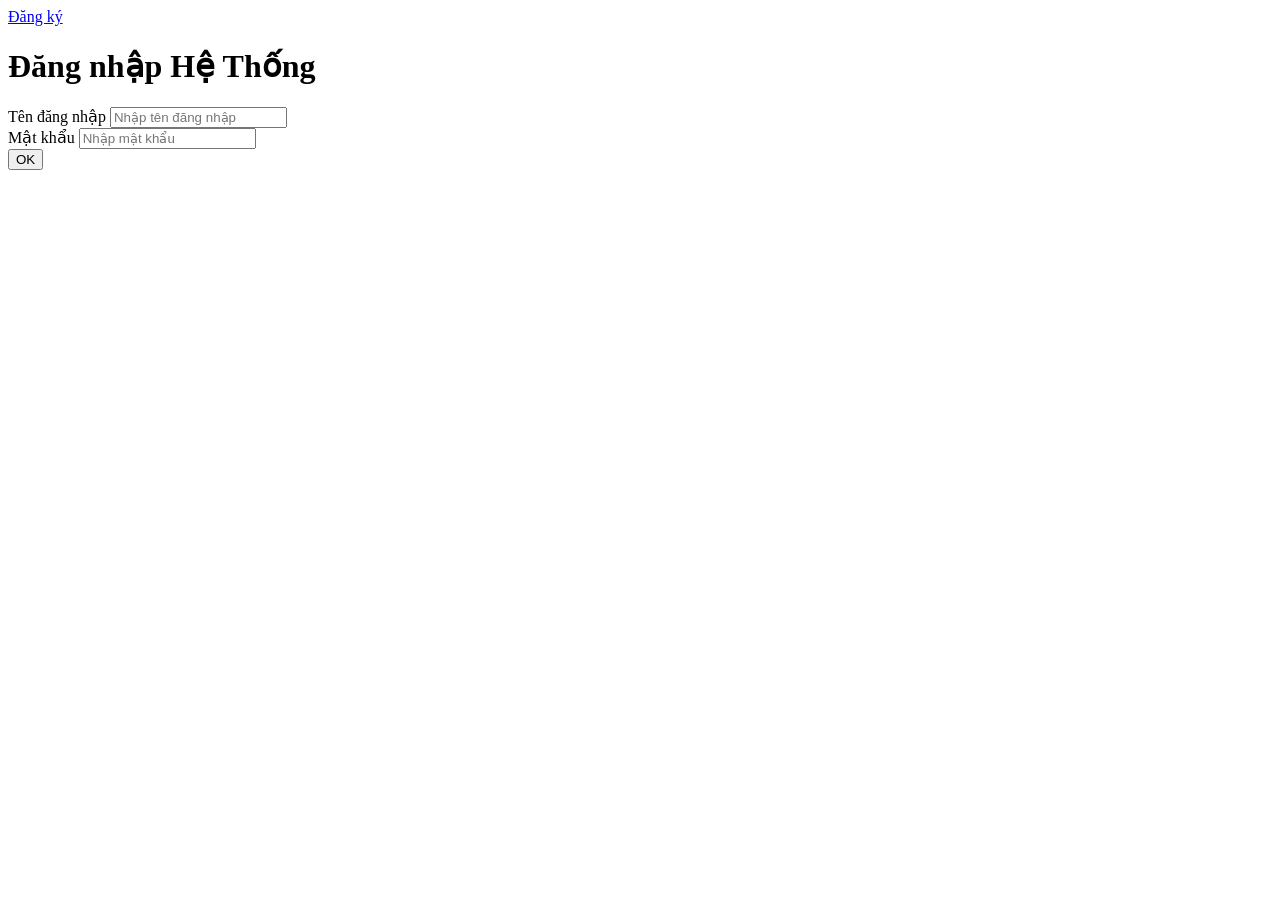
==== index.html @ 846ab158 "Create index.html" ====
<!DOCTYPE html>
<html lang="vi">
<head>
    <meta charset="UTF-8">
    <meta name="viewport" content="width=device-width, initial-scale=1.0">
    <title>Đăng nhập Hệ Thống</title>
    <link rel="stylesheet" href="css/style.css">
</head>
<body>
    <div class="login-container">
        <!-- Nút Đăng ký góc trái -->
        <div class="register-link">
            <a href="register.html" class="btn-register">Đăng ký</a>
        </div>

        <div class="login-box">
            <h1>Đăng nhập Hệ Thống</h1>
            
            <form id="loginForm">
                <div class="form-group">
                    <label for="username">Tên đăng nhập</label>
                    <input type="text" id="username" placeholder="Nhập tên đăng nhập" required>
                </div>

                <div class="form-group">
                    <label for="password">Mật khẩu</label>
                    <input type="password" id="password" placeholder="Nhập mật khẩu" required>
                </div>

                <button type="submit" class="btn-login">OK</button>
            </form>

            <div id="message" class="message"></div>
        </div>
    </div>

    <script src="js/script.js"></script>
</body>
</html>
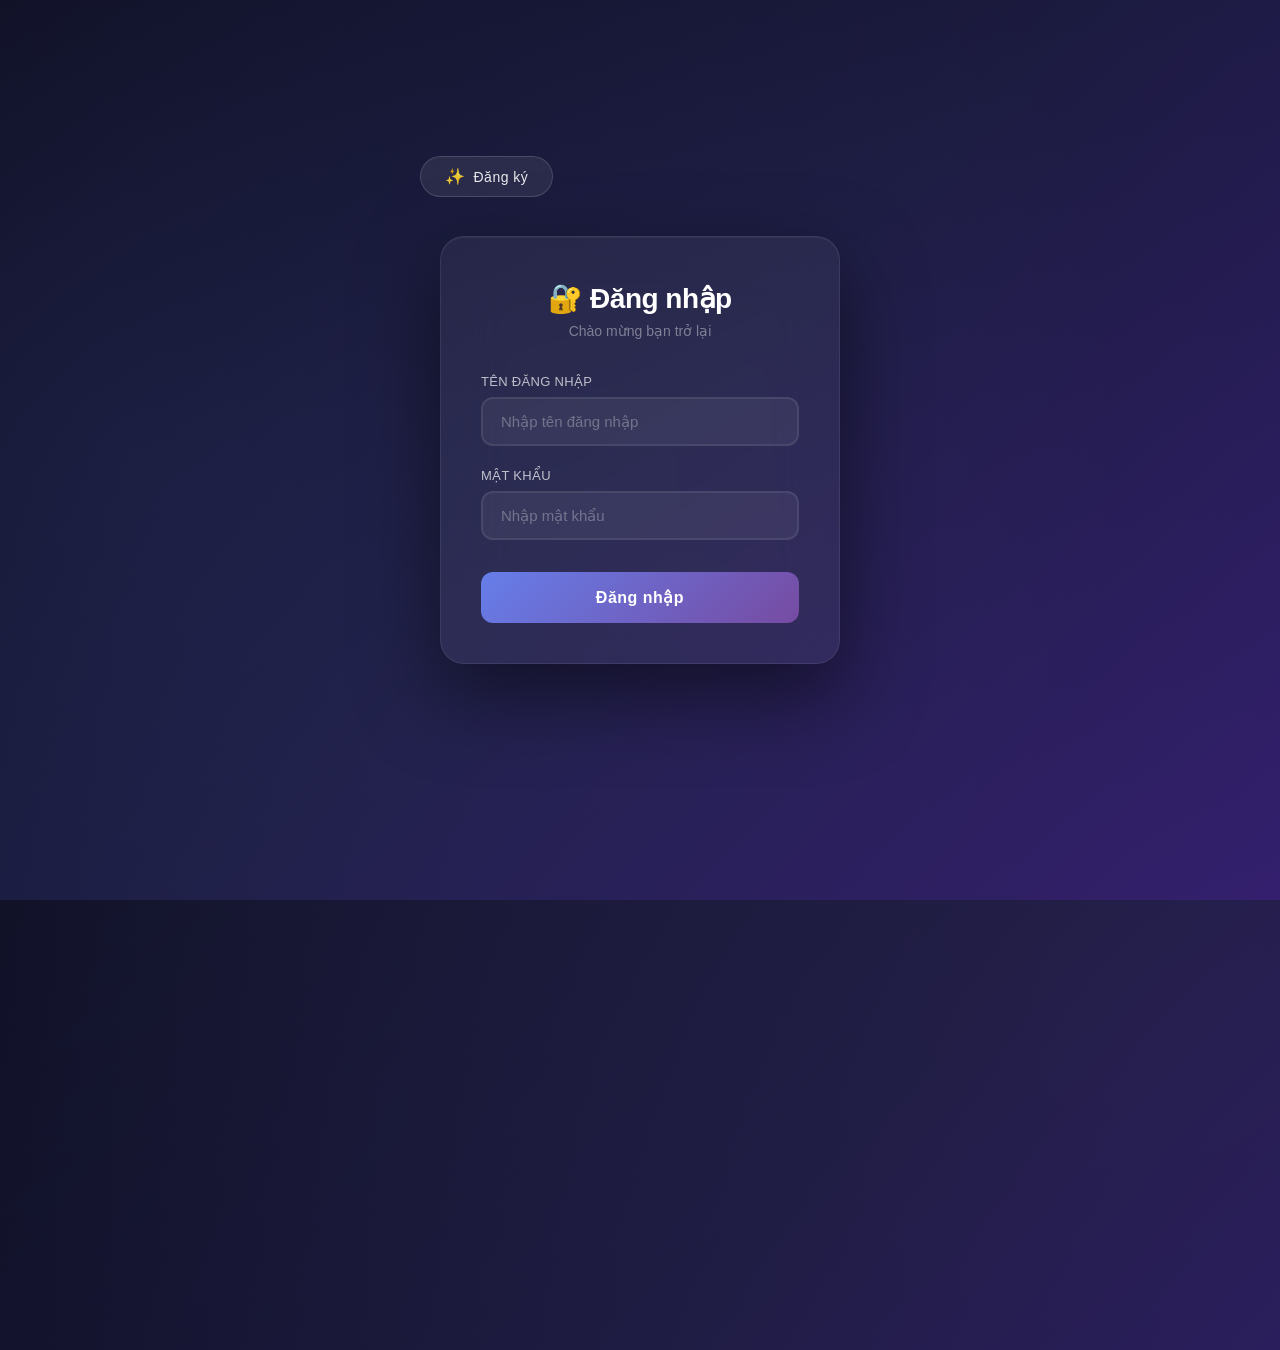
==== commit 5793bd92: "Update index.html" ====
--- a/index.html
+++ b/index.html
@@ -14,7 +14,8 @@
         </div>
 
         <div class="login-box">
-            <h1>Đăng nhập Hệ Thống</h1>
+            <h1>🔐 Đăng nhập</h1>
+            <p class="subtitle">Chào mừng bạn trở lại</p>
             
             <form id="loginForm">
                 <div class="form-group">
@@ -27,7 +28,7 @@
                     <input type="password" id="password" placeholder="Nhập mật khẩu" required>
                 </div>
 
-                <button type="submit" class="btn-login">OK</button>
+                <button type="submit" class="btn-login">Đăng nhập</button>
             </form>
 
             <div id="message" class="message"></div>
--- a/css/style.css
+++ b/css/style.css
@@ -0,0 +1,505 @@
+
+/* ===== RESET & BASE ===== */
+* {
+    margin: 0;
+    padding: 0;
+    box-sizing: border-box;
+}
+
+body {
+    font-family: 'Segoe UI', Tahoma, Geneva, Verdana, sans-serif;
+    background: linear-gradient(135deg, #0c0c1d 0%, #1a1a3e 50%, #2d1b69 100%);
+    min-height: 100vh;
+    display: flex;
+    justify-content: center;
+    align-items: center;
+    position: relative;
+    overflow: hidden;
+}
+
+/* Background animation */
+body::before {
+    content: '';
+    position: absolute;
+    width: 200%;
+    height: 200%;
+    background: radial-gradient(circle at 30% 50%, rgba(102, 126, 234, 0.1) 0%, transparent 50%),
+                radial-gradient(circle at 70% 80%, rgba(118, 75, 162, 0.1) 0%, transparent 50%);
+    animation: floatBg 20s ease-in-out infinite alternate;
+}
+
+@keyframes floatBg {
+    0% { transform: translate(-10%, -10%); }
+    100% { transform: translate(10%, 10%); }
+}
+
+/* ===== LOGIN CONTAINER ===== */
+.login-container {
+    width: 100%;
+    max-width: 440px;
+    padding: 20px;
+    position: relative;
+    z-index: 1;
+}
+
+/* Nút đăng ký góc trái - đẹp hơn */
+.register-link {
+    position: absolute;
+    top: -60px;
+    left: 0;
+}
+
+.btn-register {
+    display: inline-flex;
+    align-items: center;
+    gap: 8px;
+    background: rgba(255, 255, 255, 0.08);
+    backdrop-filter: blur(20px);
+    color: rgba(255, 255, 255, 0.9);
+    padding: 10px 24px;
+    border-radius: 30px;
+    text-decoration: none;
+    font-size: 14px;
+    font-weight: 500;
+    transition: all 0.4s cubic-bezier(0.175, 0.885, 0.32, 1.275);
+    border: 1px solid rgba(255, 255, 255, 0.15);
+    letter-spacing: 0.5px;
+}
+
+.btn-register::before {
+    content: '✨';
+    font-size: 16px;
+}
+
+.btn-register:hover {
+    background: rgba(255, 255, 255, 0.18);
+    transform: translateY(-3px) scale(1.05);
+    box-shadow: 0 15px 40px rgba(102, 126, 234, 0.3);
+    border-color: rgba(255, 255, 255, 0.3);
+}
+
+/* ===== LOGIN BOX ===== */
+.login-box {
+    background: rgba(255, 255, 255, 0.05);
+    backdrop-filter: blur(30px);
+    padding: 45px 40px 40px;
+    border-radius: 24px;
+    border: 1px solid rgba(255, 255, 255, 0.08);
+    box-shadow: 0 30px 80px rgba(0, 0, 0, 0.5),
+                inset 0 1px 0 rgba(255, 255, 255, 0.05);
+    width: 100%;
+    transition: all 0.3s;
+}
+
+.login-box:hover {
+    border-color: rgba(255, 255, 255, 0.15);
+    box-shadow: 0 40px 100px rgba(0, 0, 0, 0.6),
+                inset 0 1px 0 rgba(255, 255, 255, 0.08);
+}
+
+.login-box h1 {
+    text-align: center;
+    color: #fff;
+    margin-bottom: 8px;
+    font-size: 28px;
+    font-weight: 700;
+    letter-spacing: -0.5px;
+}
+
+.login-box .subtitle {
+    text-align: center;
+    color: rgba(255, 255, 255, 0.4);
+    font-size: 14px;
+    margin-bottom: 35px;
+    font-weight: 300;
+}
+
+/* ===== FORM ===== */
+.form-group {
+    margin-bottom: 22px;
+}
+
+.form-group label {
+    display: block;
+    margin-bottom: 8px;
+    color: rgba(255, 255, 255, 0.7);
+    font-weight: 500;
+    font-size: 13px;
+    letter-spacing: 0.3px;
+    text-transform: uppercase;
+}
+
+.form-group input,
+.form-group select {
+    width: 100%;
+    padding: 14px 18px;
+    background: rgba(255, 255, 255, 0.06);
+    border: 2px solid rgba(255, 255, 255, 0.08);
+    border-radius: 12px;
+    font-size: 15px;
+    transition: all 0.3s;
+    color: #fff;
+    font-weight: 400;
+}
+
+.form-group input::placeholder {
+    color: rgba(255, 255, 255, 0.3);
+}
+
+.form-group input:focus,
+.form-group select:focus {
+    outline: none;
+    border-color: #667eea;
+    background: rgba(255, 255, 255, 0.1);
+    box-shadow: 0 0 0 4px rgba(102, 126, 234, 0.15);
+}
+
+.form-group select {
+    appearance: none;
+    background-image: url("data:image/svg+xml,%3Csvg xmlns='http://www.w3.org/2000/svg' width='12' height='12' viewBox='0 0 12 12'%3E%3Cpath fill='rgba(255,255,255,0.5)' d='M6 8L1 3h10z'/%3E%3C/svg%3E");
+    background-repeat: no-repeat;
+    background-position: right 16px center;
+    cursor: pointer;
+    color: rgba(255, 255, 255, 0.8);
+}
+
+.form-group select option {
+    background: #1a1a3e;
+    color: #fff;
+}
+
+/* ===== BUTTONS ===== */
+.btn-login {
+    width: 100%;
+    padding: 16px;
+    background: linear-gradient(135deg, #667eea 0%, #764ba2 100%);
+    color: white;
+    border: none;
+    border-radius: 12px;
+    font-size: 16px;
+    font-weight: 600;
+    cursor: pointer;
+    transition: all 0.4s cubic-bezier(0.175, 0.885, 0.32, 1.275);
+    margin-top: 10px;
+    letter-spacing: 0.5px;
+    position: relative;
+    overflow: hidden;
+}
+
+.btn-login::after {
+    content: '';
+    position: absolute;
+    inset: 0;
+    background: linear-gradient(135deg, transparent 0%, rgba(255,255,255,0.1) 100%);
+    opacity: 0;
+    transition: opacity 0.3s;
+}
+
+.btn-login:hover::after {
+    opacity: 1;
+}
+
+.btn-login:hover {
+    transform: translateY(-3px);
+    box-shadow: 0 15px 40px rgba(102, 126, 234, 0.4);
+}
+
+.btn-login:active {
+    transform: translateY(0);
+}
+
+.btn-logout {
+    padding: 10px 24px;
+    background: rgba(231, 76, 60, 0.9);
+    color: white;
+    border: none;
+    border-radius: 10px;
+    cursor: pointer;
+    font-size: 14px;
+    font-weight: 500;
+    transition: all 0.3s;
+    backdrop-filter: blur(10px);
+}
+
+.btn-logout:hover {
+    background: #e74c3c;
+    transform: scale(1.05);
+    box-shadow: 0 8px 25px rgba(231, 76, 60, 0.3);
+}
+
+/* ===== MESSAGE ===== */
+.message {
+    margin-top: 18px;
+    padding: 14px 18px;
+    border-radius: 10px;
+    text-align: center;
+    font-size: 14px;
+    font-weight: 500;
+    display: none;
+}
+
+.message.success {
+    display: block;
+    background: rgba(46, 204, 113, 0.15);
+    color: #2ecc71;
+    border: 1px solid rgba(46, 204, 113, 0.2);
+    backdrop-filter: blur(10px);
+}
+
+.message.error {
+    display: block;
+    background: rgba(231, 76, 60, 0.15);
+    color: #e74c3c;
+    border: 1px solid rgba(231, 76, 60, 0.2);
+    backdrop-filter: blur(10px);
+}
+
+/* ===== LOGIN LINK (register page) ===== */
+.login-link {
+    text-align: center;
+    margin-top: 22px;
+}
+
+.login-link a {
+    color: rgba(255, 255, 255, 0.5);
+    text-decoration: none;
+    font-size: 14px;
+    transition: all 0.3s;
+    display: inline-flex;
+    align-items: center;
+    gap: 6px;
+}
+
+.login-link a:hover {
+    color: #667eea;
+    transform: translateX(-3px);
+}
+
+/* ===== DASHBOARD ===== */
+.dashboard-container {
+    width: 100%;
+    max-width: 1100px;
+    padding: 20px;
+    z-index: 1;
+    position: relative;
+}
+
+.dashboard-header {
+    background: rgba(255, 255, 255, 0.05);
+    backdrop-filter: blur(20px);
+    padding: 20px 30px;
+    border-radius: 16px;
+    display: flex;
+    justify-content: space-between;
+    align-items: center;
+    border: 1px solid rgba(255, 255, 255, 0.06);
+    margin-bottom: 30px;
+}
+
+.dashboard-header h1 {
+    font-size: 24px;
+    color: #fff;
+    font-weight: 700;
+}
+
+.user-info {
+    display: flex;
+    align-items: center;
+    gap: 20px;
+}
+
+.user-info span {
+    font-weight: 500;
+    color: rgba(255, 255, 255, 0.8);
+}
+
+.dashboard-content {
+    background: rgba(255, 255, 255, 0.05);
+    backdrop-filter: blur(20px);
+    padding: 35px;
+    border-radius: 16px;
+    border: 1px solid rgba(255, 255, 255, 0.06);
+}
+
+.welcome-box {
+    background: linear-gradient(135deg, rgba(102, 126, 234, 0.2), rgba(118, 75, 162, 0.2));
+    padding: 30px;
+    border-radius: 14px;
+    margin-bottom: 30px;
+    border: 1px solid rgba(255, 255, 255, 0.06);
+}
+
+.welcome-box h2 {
+    font-size: 28px;
+    color: #fff;
+    margin-bottom: 8px;
+}
+
+.welcome-box p {
+    font-size: 16px;
+    color: rgba(255, 255, 255, 0.6);
+}
+
+.content-section {
+    padding: 24px;
+    background: rgba(255, 255, 255, 0.04);
+    border-radius: 12px;
+    margin-bottom: 20px;
+    border-left: 4px solid #667eea;
+}
+
+.content-section h3 {
+    color: #fff;
+    margin-bottom: 12px;
+    font-size: 18px;
+}
+
+.content-section p {
+    color: rgba(255, 255, 255, 0.6);
+    margin-bottom: 12px;
+}
+
+.content-section ul {
+    list-style: none;
+    padding: 0;
+}
+
+.content-section ul li {
+    padding: 8px 0;
+    padding-left: 28px;
+    position: relative;
+    color: rgba(255, 255, 255, 0.7);
+}
+
+.content-section ul li::before {
+    content: "✦";
+    position: absolute;
+    left: 0;
+    color: #667eea;
+    font-weight: bold;
+}
+
+.user-list-section {
+    margin-top: 30px;
+    padding-top: 30px;
+    border-top: 1px solid rgba(255, 255, 255, 0.06);
+}
+
+.user-list-section h3 {
+    color: #fff;
+    margin-bottom: 16px;
+}
+
+#userList {
+    display: grid;
+    grid-template-columns: repeat(auto-fill, minmax(200px, 1fr));
+    gap: 12px;
+}
+
+.user-item {
+    background: rgba(255, 255, 255, 0.04);
+    padding: 14px 18px;
+    border-radius: 10px;
+    display: flex;
+    justify-content: space-between;
+    align-items: center;
+    border: 1px solid rgba(255, 255, 255, 0.06);
+    color: rgba(255, 255, 255, 0.8);
+}
+
+.user-item .role-badge {
+    padding: 4px 14px;
+    border-radius: 20px;
+    font-size: 12px;
+    font-weight: 600;
+}
+
+.role-badge.owner {
+    background: rgba(255, 215, 0, 0.2);
+    color: #ffd700;
+}
+
+.role-badge.admin {
+    background: rgba(52, 152, 219, 0.2);
+    color: #3498db;
+}
+
+.role-badge.user {
+    background: rgba(46, 204, 113, 0.2);
+    color: #2ecc71;
+}
+
+/* ===== RESPONSIVE ===== */
+@media (max-width: 768px) {
+    .login-box {
+        padding: 30px 24px;
+    }
+    
+    .login-box h1 {
+        font-size: 24px;
+    }
+    
+    .dashboard-header {
+        flex-direction: column;
+        gap: 15px;
+        text-align: center;
+        padding: 16px 20px;
+    }
+    
+    .user-info {
+        flex-direction: column;
+        gap: 10px;
+        width: 100%;
+    }
+    
+    .user-info span {
+        font-size: 14px;
+    }
+    
+    .register-link {
+        position: static;
+        text-align: center;
+        margin-bottom: 16px;
+    }
+    
+    .btn-register {
+        padding: 8px 20px;
+        font-size: 13px;
+    }
+    
+    .dashboard-content {
+        padding: 20px;
+    }
+    
+    .welcome-box h2 {
+        font-size: 22px;
+    }
+    
+    #userList {
+        grid-template-columns: 1fr;
+    }
+    
+    .login-container {
+        padding: 10px;
+    }
+}
+
+/* ===== ANIMATION ===== */
+@keyframes fadeInUp {
+    from {
+        opacity: 0;
+        transform: translateY(30px);
+    }
+    to {
+        opacity: 1;
+        transform: translateY(0);
+    }
+}
+
+.login-box {
+    animation: fadeInUp 0.8s cubic-bezier(0.175, 0.885, 0.32, 1.275) forwards;
+}
+
+.dashboard-container {
+    animation: fadeInUp 0.8s cubic-bezier(0.175, 0.885, 0.32, 1.275) forwards;
+}
